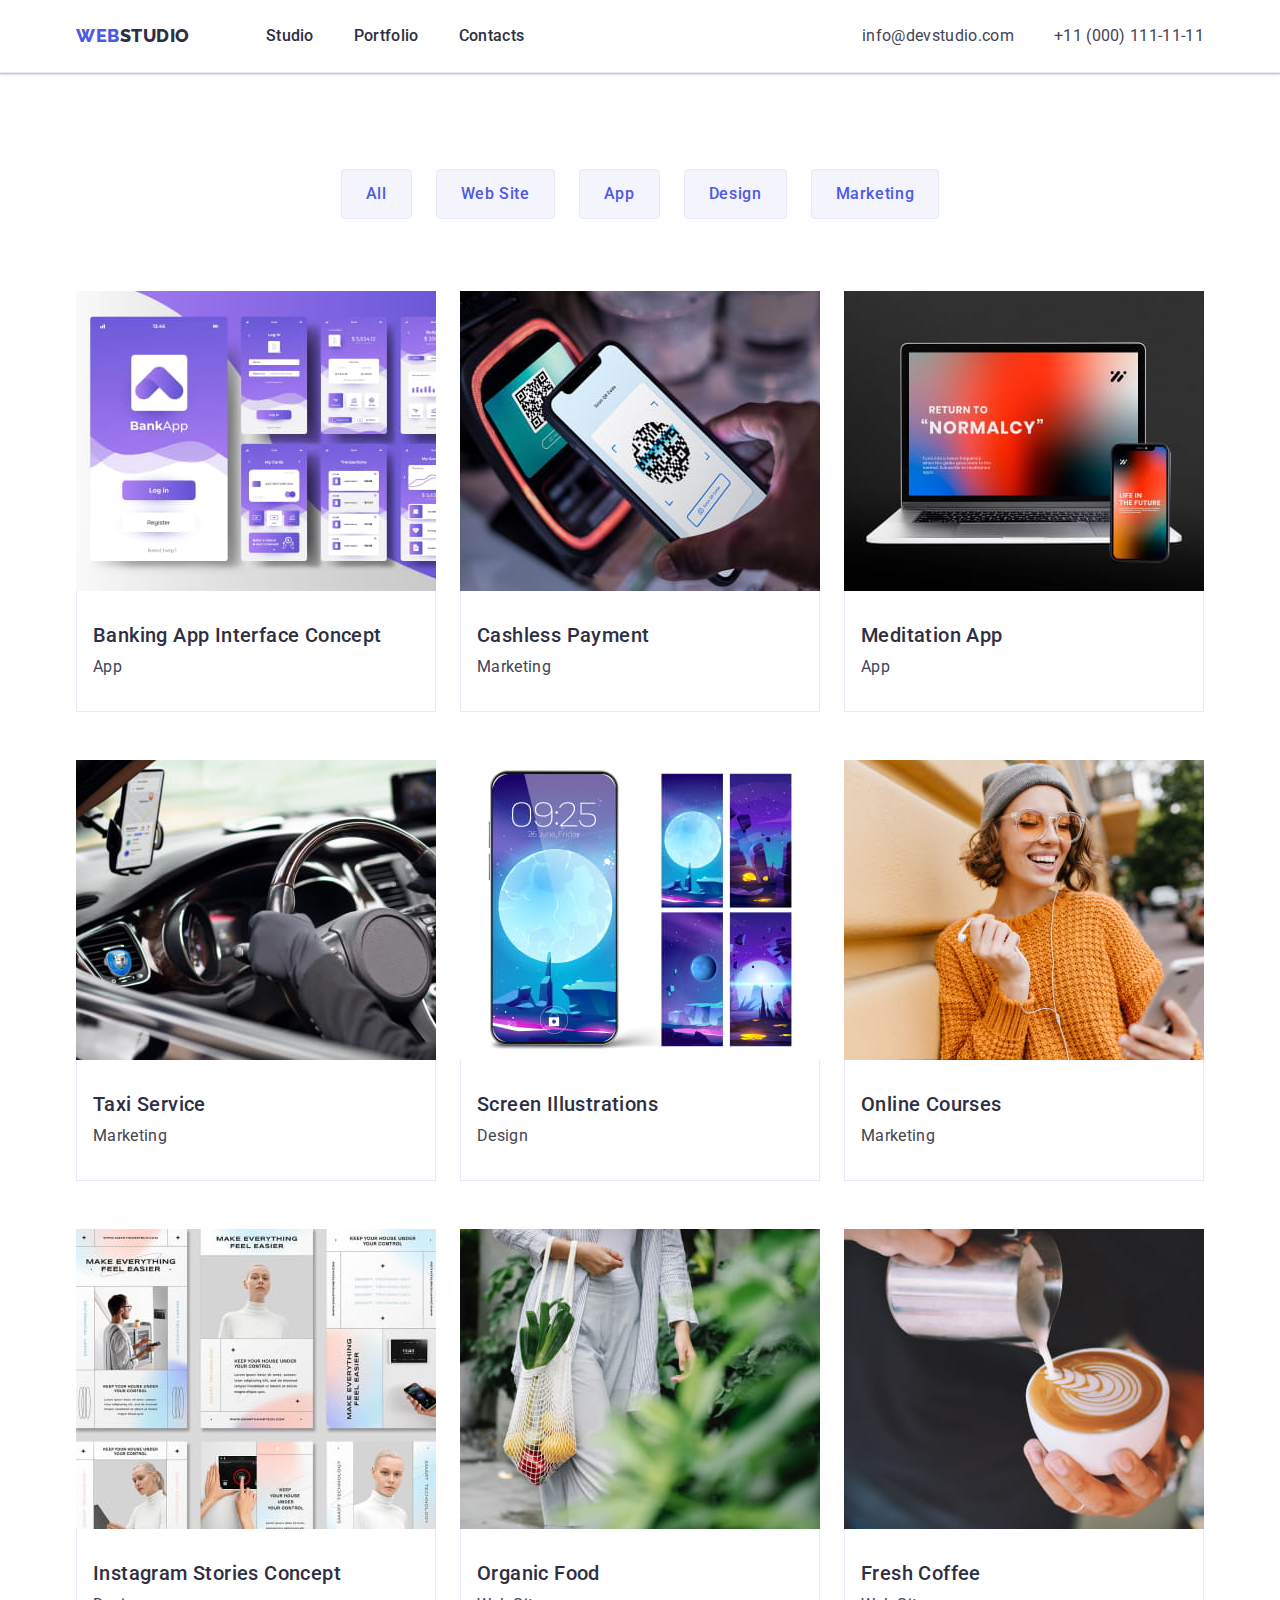
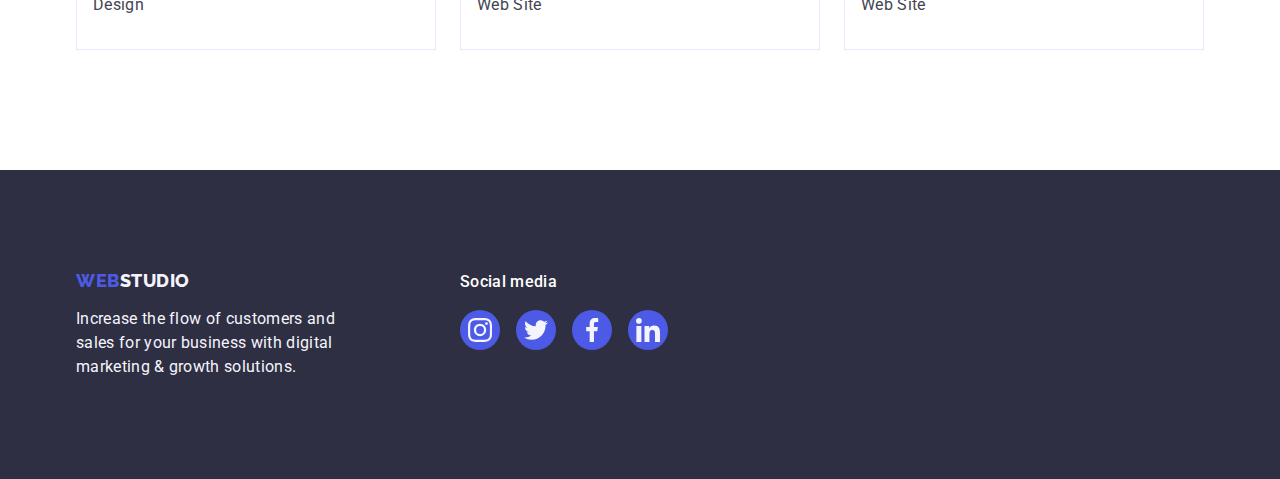
==== portfolio.html @ 054a2322 "Initial commit" ====
<!DOCTYPE html>
<html lang="en">
  <head>
    <meta charset="UTF-8" />
    <meta http-equiv="X-UA-Compatible" content="IE=edge" />
    <meta name="viewport" content="width=device-width, initial-scale=1.0" />
    <title>Portfolio</title>
    <!-- Font styles -->
    <link rel="preconnect" href="https://fonts.googleapis.com" />
    <link rel="preconnect" href="https://fonts.gstatic.com" crossorigin />
    <link
      href="https://fonts.googleapis.com/css2?family=Raleway:wght@800&family=Roboto:wght@400;500;700;900&display=swap"
      rel="stylesheet" />
    <!-- Normalize -->
    <link
      rel="stylesheet"
      href="https://cdnjs.cloudflare.com/ajax/libs/modern-normalize/1.1.0/modern-normalize.min.css" />
    <!-- Custom styles -->
    <link rel="stylesheet" href="./css/style.css" />
  </head>

  <body>
    <header class="header">
      <div class="container">
        <nav class="main-nav">
          <a class="site-logo link" href="./index.html">Web<span class="logo-span">Studio</span></a>
          <ul class="nav-list list">
            <li class="nav-item"><a class="link nav-link" href="./index.html">Studio</a></li>
            <li class="nav-item">
              <a class="link nav-link" href="./portfolio.html">Portfolio</a>
            </li>
            <li class="nav-item"><a class="link nav-link" href="">Contacts</a></li>
          </ul>
        </nav>
        <address class="address">
          <ul class="list">
            <li class="address-item">
              <a class="link" href="mailto:info@devstudio.com">info@devstudio.com</a>
            </li>
            <li class="address-item">
              <a class="link" href="tel:+110001111111">+11 (000) 111-11-11</a>
            </li>
          </ul>
        </address>
      </div>
    </header>

    <main>
      <!-- Projects section -->
      <section class="portfolio section">
        <div class="container">
          <h1 hidden>Our projects</h1>
          <ul class="filter list">
            <li><button class="button filter-btn" type="button">All</button></li>
            <li>
              <button class="button filter-btn" type="button">Web Site</button>
            </li>
            <li><button class="button filter-btn" type="button">App</button></li>
            <li>
              <button class="button filter-btn" type="button">Design</button>
            </li>
            <li>
              <button class="button filter-btn" type="button">Marketing</button>
            </li>
          </ul>
          <ul class="portfolio-list list">
            <li class="portfolio-item">
              <a class="link" href="">
                <img
                  src="./images/projects/projects-1.jpg"
                  alt="Banking App Interface Concept"
                  width="360"
                  height="300" />
                <div class="portfolio-desc">
                  <h2 class="item-title">Banking App Interface Concept</h2>
                  <p class="description">App</p>
                </div>
              </a>
            </li>
            <li class="portfolio-item">
              <a class="link" href="">
                <img src="./images/projects/projects-2.jpg" alt="Cashless Payment" width="360" height="300" />
                <div class="portfolio-desc">
                  <h2 class="item-title">Cashless Payment</h2>
                  <p class="description">Marketing</p>
                </div>
              </a>
            </li>
            <li class="portfolio-item">
              <a class="link" href="">
                <img src="./images/projects/projects-3.jpg" alt="Meditation App" width="360" height="300" />
                <div class="portfolio-desc">
                  <h2 class="item-title">Meditation App</h2>
                  <p class="description">App</p>
                </div>
              </a>
            </li>
            <li class="portfolio-item">
              <a class="link" href="">
                <img src="./images/projects/projects-4.jpg" alt="Taxi Service" width="360" height="300" />
                <div class="portfolio-desc">
                  <h2 class="item-title">Taxi Service</h2>
                  <p class="description">Marketing</p>
                </div>
              </a>
            </li>
            <li class="portfolio-item">
              <a class="link" href="">
                <img src="./images/projects/projects-5.jpg" alt="Screen Illustrations" width="360" height="300" />
                <div class="portfolio-desc">
                  <h2 class="item-title">Screen Illustrations</h2>
                  <p class="description">Design</p>
                </div>
              </a>
            </li>
            <li class="portfolio-item">
              <a class="link" href="">
                <img src="./images/projects/projects-6.jpg" alt="Online Courses" width="360" height="300" />
                <div class="portfolio-desc">
                  <h2 class="item-title">Online Courses</h2>
                  <p class="description">Marketing</p>
                </div>
              </a>
            </li>
            <li class="portfolio-item">
              <a class="link" href="">
                <img src="./images/projects/projects-7.jpg" alt="Instagram Stories Concept" width="360" height="300" />
                <div class="portfolio-desc">
                  <h2 class="item-title">Instagram Stories Concept</h2>
                  <p class="description">Design</p>
                </div>
              </a>
            </li>
            <li class="portfolio-item">
              <a class="link" href="">
                <img src="./images/projects/projects-8.jpg" alt="Organic Food" width="360" height="300" />
                <div class="portfolio-desc">
                  <h2 class="item-title">Organic Food</h2>
                  <p class="description">Web Site</p>
                </div>
              </a>
            </li>
            <li class="portfolio-item">
              <a class="link" href="">
                <img src="./images/projects/projects-9.jpg" alt="Fresh Coffee" width="360" height="300" />
                <div class="portfolio-desc">
                  <h2 class="item-title">Fresh Coffee</h2>
                  <p class="description">Web Site</p>
                </div>
              </a>
            </li>
          </ul>
        </div>
      </section>
    </main>

    <footer class="footer">
      <div class="container">
        <div class="footer-text">
          <a class="site-logo link" href="./index.html">Web<span class="logo-span">Studio</span></a>
          <p class="footer-desc">
            Increase the flow of customers and sales for your business with digital marketing & growth solutions.
          </p>
        </div>
        <div class="footer-socials">
          <p class="footer-socials-title">Social media</p>
          <ul class="socials list">
            <li class="socials-item">
              <a
                href=""
                class="socials-link link"
                target="_blank"
                rel="noopener noreferrer"
                aria-label="instagram icon">
                <svg class="socials-icon" width="24" height="24">
                  <use href="./images/icons.svg#instagram"></use>
                </svg>
              </a>
            </li>
            <li class="socials-item">
              <a href="" class="socials-link link" target="_blank" rel="noopener noreferrer" aria-label="twitter icon">
                <svg class="socials-icon" width="24" height="24">
                  <use href="./images/icons.svg#twitter"></use>
                </svg>
              </a>
            </li>
            <li class="socials-item">
              <a href="" class="socials-link link" target="_blank" rel="noopener noreferrer" aria-label="facebook icon">
                <svg class="socials-icon" width="24" height="24">
                  <use href="./images/icons.svg#facebook"></use>
                </svg>
              </a>
            </li>
            <li class="socials-item">
              <a href="" class="socials-link link" target="_blank" rel="noopener noreferrer" aria-label="linkedin icon">
                <svg class="socials-icon" width="24" height="24">
                  <use href="./images/icons.svg#linkedin"></use>
                </svg>
              </a>
            </li>
          </ul>
        </div>
      </div>
    </footer>
  </body>
</html>
---- css/style.css ----
:root {
  /* Fonts */
  --main-font: "Roboto", sans-serif;
  --secondary-font: "Raleway", sans-serif;
  /* Colors */
  --main-color: #434455;
  --main-color-hover: #404bbf;
  --secondary-color: #2e2f42;
  --logo-color: #4d5ae5;
  --main-bg-btn-cl: #4d5ae5;
  --cloud-color: #f4f4fd;
  --white-color: #fff;

  --main-portfolio-filter-cl: #4d5ae5;
  --main-portfolio-filter-bg-cl: #f4f4fd;
  --accent-portfolio-filter-bg-cl: #404bbf;
  --socials-bg-color: #4d5ae5;
  --customers-color: #8e8f99;
  --footer-accent-color: #31d0aa;
  /* Others */
  --indent: 24px;
  --items: 4;
}

body {
  margin: 0;

  font-size: 16px;
  line-height: 1.5;
  letter-spacing: 0.02em;
  font-family: var(--main-font);
  color: var(--main-color);
  background-color: var(--white-color);
}

h1,
h2,
h3,
h4,
h5,
h6,
ul,
p {
  margin: 0;
  padding: 0;
}

img {
  display: block;
}

.container {
  width: 1158px;
  padding: 0 15px;
  margin-left: auto;
  margin-right: auto;
}

.section {
  padding: 120px 0;
}

.link {
  color: inherit;
  text-decoration: none;
}

.site-logo {
  display: inline-block;
  margin-right: 76px;

  font-family: var(--secondary-font);
  font-weight: 800;
  font-size: 18px;
  line-height: 1.17;
  letter-spacing: 0.03em;
  text-transform: uppercase;
  color: var(--logo-color);
}

.logo-span {
  color: var(--secondary-color);
}

.button {
  color: var(--white-color);
  background-color: var(--main-bg-btn-cl);
  font-family: inherit;
  font-weight: 500;
  font-size: 16px;
  line-height: 1.5;
  letter-spacing: 0.04em;
}

.link:hover:not(.portfolio .link, .socials-link),
.link:focus:not(.portfolio .link, .socials-link) {
  color: var(--main-color-hover);
}

.button:hover,
.button:focus {
  background-color: var(--main-color-hover);
  cursor: pointer;
}

.list {
  list-style: none;
}

.section-title {
  margin-bottom: 72px;

  font-weight: 700;
  font-size: 36px;
  line-height: 1.1;
  text-align: center;
  text-transform: capitalize;
  letter-spacing: 0.02em;
  color: var(--secondary-color);
}

.item-title {
  color: var(--secondary-color);
  font-weight: 500;
  font-size: 20px;
  line-height: 1.2;
  letter-spacing: 0.02em;
}

/* Social links */

.socials {
  display: flex;
  justify-content: center;
  align-items: center;
  gap: 24px;
}

.socials-link {
  width: 40px;
  height: 40px;
  display: flex;
  justify-content: center;
  align-items: center;
  border-radius: 50%;

  color: var(--cloud-color);
  background-color: var(--socials-bg-color);
}

/**
|============================
| Header
|============================
*/

.header {
  border-bottom: 1px solid #e7e9fc;
  box-shadow: 0px 2px 1px rgba(46, 47, 66, 0.08), 0px 1px 1px rgba(46, 47, 66, 0.16), 0px 1px 6px rgba(46, 47, 66, 0.08);
}

.main-nav {
  display: flex;
  align-items: center;
}

.header > .container {
  display: flex;
}

.header .site-logo {
  padding: 24px 0;
}

.nav-list {
  display: flex;
  align-items: center;
  gap: 40px;
}

.nav-link {
  padding: 24px 0;
  display: inline-block;
  font-weight: 500;
  color: var(--secondary-color);
}

.address > .list {
  display: flex;
  align-items: center;
  gap: 40px;
}

.address {
  display: flex;
  margin-left: auto;

  font-style: normal;
}

/**
|============================
| Hero section
|============================
*/

.hero {
  max-width: 1440px;
  margin-left: auto;
  margin-right: auto;
  padding: 188px 0;

  color: var(--white-color);
  background-color: var(--secondary-color);
  background-image: linear-gradient(rgba(46, 47, 66, 0.7), rgba(46, 47, 66, 0.7)), url(../images/hero/hero-bg.jpg);
  background-repeat: no-repeat;
  background-position: center;
  background-size: cover;
}

.hero-title {
  max-width: 496px;
  margin: 0 auto 48px auto;

  font-weight: 700;
  font-size: 56px;
  line-height: 1.07;
  text-align: center;
  letter-spacing: 0.02em;
}

.hero-btn {
  display: block;
  margin-right: auto;
  margin-left: auto;

  min-width: 169px;
  height: 56px;
  box-shadow: 0px 4px 4px rgba(0, 0, 0, 0.15);
  border: none;
  border-radius: 4px;
  cursor: pointer;
}

/**
  |============================
  | Features
  |============================
*/

.features .list {
  display: flex;
  gap: var(--indent);
}

.feature-item {
  flex-basis: calc((100% - var(--indent) * (var(--items) - 1)) / var(--items));
}

.features .thumb {
  display: flex;
  margin-bottom: 8px;
  height: 112px;
  justify-content: center;
  align-items: center;
  border-radius: 4px;

  color: var(--secondary-color);
  background-color: var(--cloud-color);
}

.feature-icon {
  color: currentColor;
}

.item-title {
  margin-bottom: 8px;
}

/**
  |============================
  | Works
  |============================
*/

.works {
  padding-top: 0;
}

.works .list {
  display: flex;
  gap: 24px;

  --items: 3;
}

.work-item {
  flex-basis: calc((100% - var(--indent) * (var(--items) - 1)) / var(--items));
}

/**
  |============================
  | Our Team
  |============================
*/
.team {
  background-color: var(--cloud-color);
}

.team .list {
  display: flex;
  gap: 24px;
}

.team-card {
  flex-basis: calc((100% - var(--indent) * (var(--items) - 1)) / var(--items));

  background-color: var(--white-color);
  box-shadow: 0px 1px 6px rgba(46, 47, 66, 0.08), 0px 1px 1px rgba(46, 47, 66, 0.16), 0px 2px 1px rgba(46, 47, 66, 0.08);
  border-radius: 0px 0px 4px 4px;
}

.worker-desc {
  padding: 32px 0;
}

.team .item-title,
.team .description {
  text-align: center;
  letter-spacing: 0.02em;
  margin-bottom: 8px;
}

.team .socials-link:hover,
.team .socials-link:focus {
  background-color: var(--main-color-hover);
}

.socials-icon {
  fill: currentColor;
}

/**
  |============================
  | Customers
  |============================
*/

.customers-list {
  display: flex;
  justify-content: center;
  gap: var(--indent);

  --items: 6;
}

.customers-list-item {
  width: calc((100% - var(--indent) * (var(--items) - 1)) / var(--items));
  height: 88px;
}

.customers-list-link {
  width: 100%;
  height: 100%;
  display: flex;
  justify-content: center;
  align-items: center;

  border: 1px solid #8e8f99;
  border-radius: 4px;

  color: var(--customers-color);
}

.customers-list-link:hover,
.customers-list-link:focus {
  border-color: var(--main-color-hover);
}

.customers-list-icon {
  fill: currentColor;
}

/**
  |============================
  | Footer
  |============================
*/

.footer {
  padding: 100px 0;
  color: var(--cloud-color);
  background-color: var(--secondary-color);
}

.footer > .container {
  display: flex;
  align-items: baseline;
}

.footer-text {
  margin-right: 120px;
}

.footer .site-logo {
  margin-bottom: 16px;
}

.footer .logo-span {
  color: var(--cloud-color);
}

.footer-desc {
  width: 264px;
}

.footer-socials-title {
  font-weight: 500;
  margin-bottom: 16px;
  color: var(--white-color);
}

.footer .socials {
  gap: 16px;
}

.footer .socials-link:hover,
.footer .socials-link:focus {
  background-color: var(--footer-accent-color);
}

/**
  |============================
  | Portfolio
  |============================
*/

.portfolio {
  padding: 96px 0 120px;
}

.filter {
  display: flex;
  justify-content: center;
  gap: 24px;
  margin-bottom: 72px;
}

.filter-btn {
  padding: 12px 24px;
  border: 1px solid #e7e9fc;
  border-radius: 4px;

  color: var(--main-portfolio-filter-cl);
  background-color: var(--main-portfolio-filter-bg-cl);
}

.filter-btn:hover,
.filter-btn:focus {
  border: 1px solid transparent;
  color: var(--white-color);
  background-color: var(--accent-portfolio-filter-bg-cl);
  box-shadow: 0px 3px 1px rgba(0, 0, 0, 0.1), 0px 2px 1px rgba(0, 0, 0, 0.08), 0px 2px 2px rgba(0, 0, 0, 0.12);
}

.portfolio-list {
  display: flex;
  flex-wrap: wrap;
  gap: 48px 24px;

  --items: 3;
}

.portfolio-item .link {
  display: block;
}

.portfolio-item .link:hover,
.portfolio-item .link:focus {
  border-color: #f4f4fd;
  box-shadow: 0px 1px 6px rgba(46, 47, 66, 0.08), 0px 1px 1px rgba(46, 47, 66, 0.16), 0px 2px 1px rgba(46, 47, 66, 0.08);
}

.portfolio-item {
  flex-basis: calc((100% - var(--indent) * (var(--items) - 1)) / var(--items));
}

.portfolio-desc {
  padding: 32px 16px;
  border: 1px solid #e7e9fc;
  border-top: none;
}
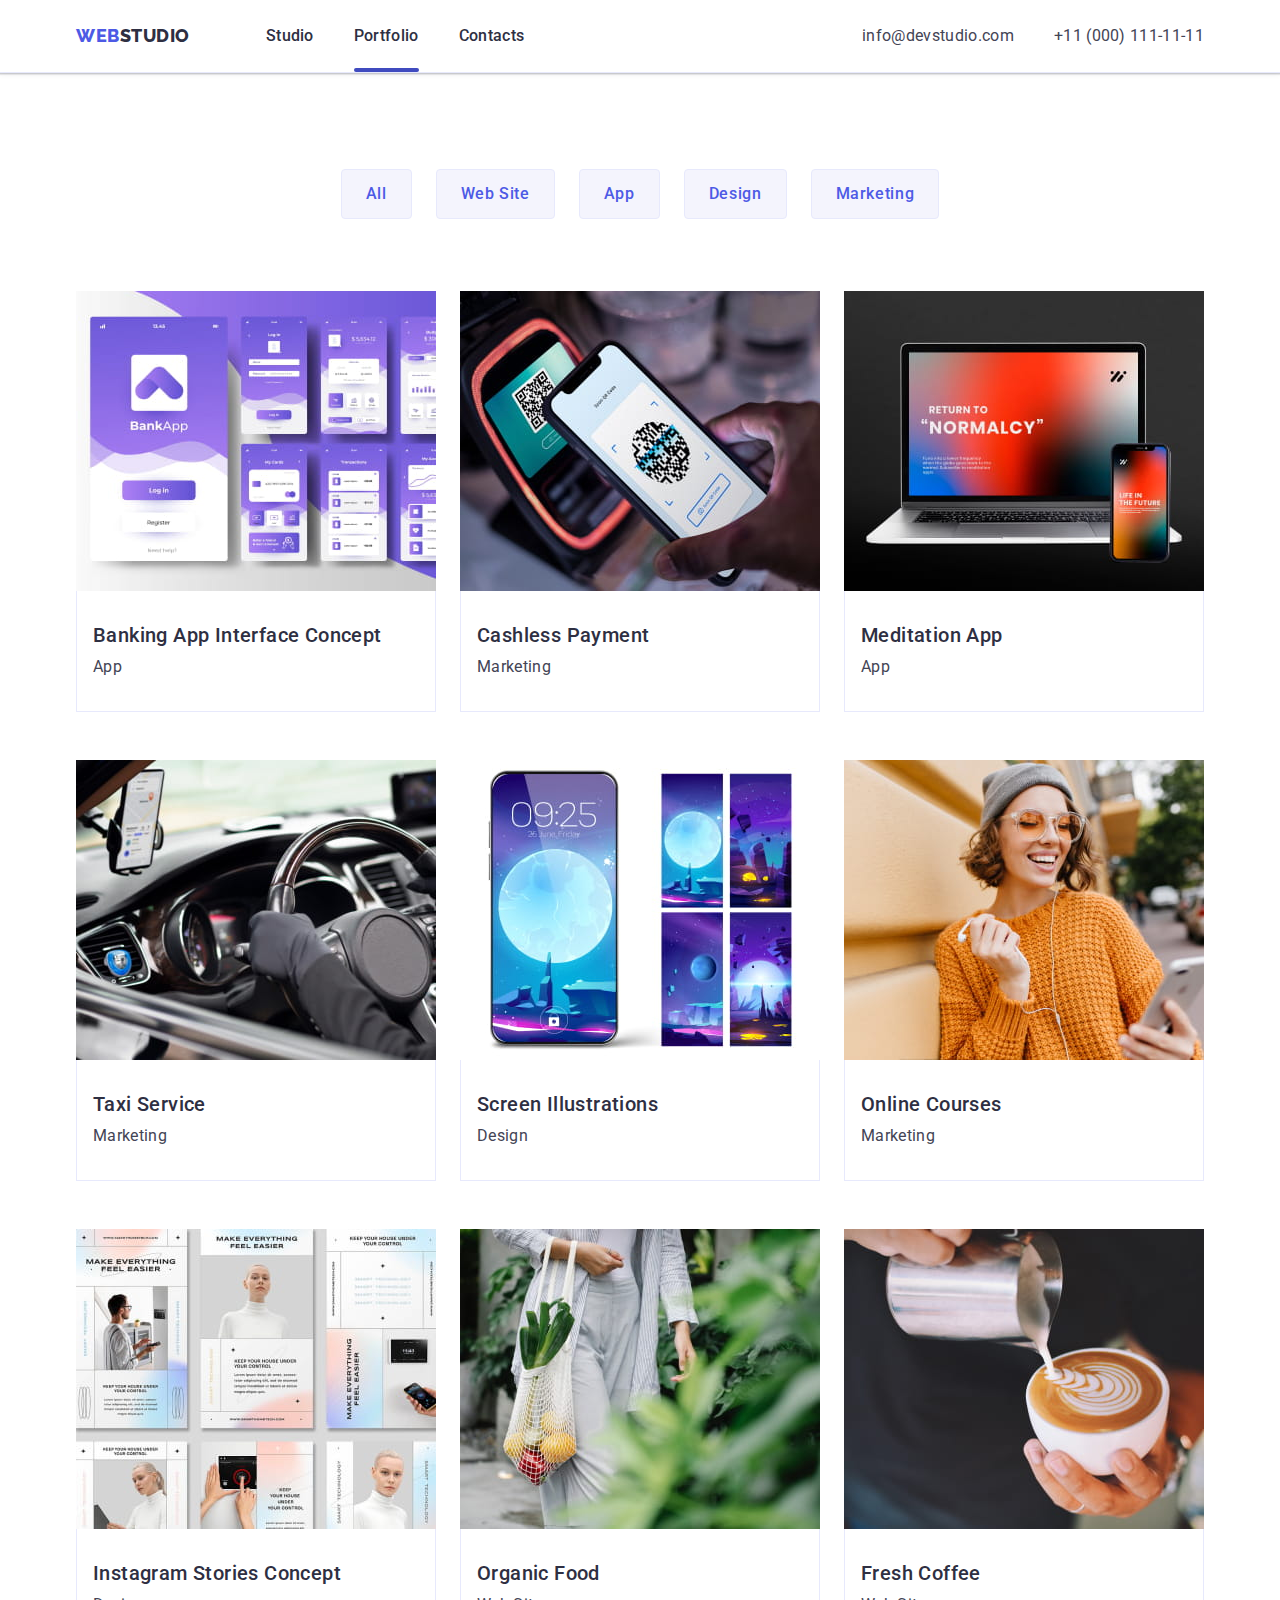
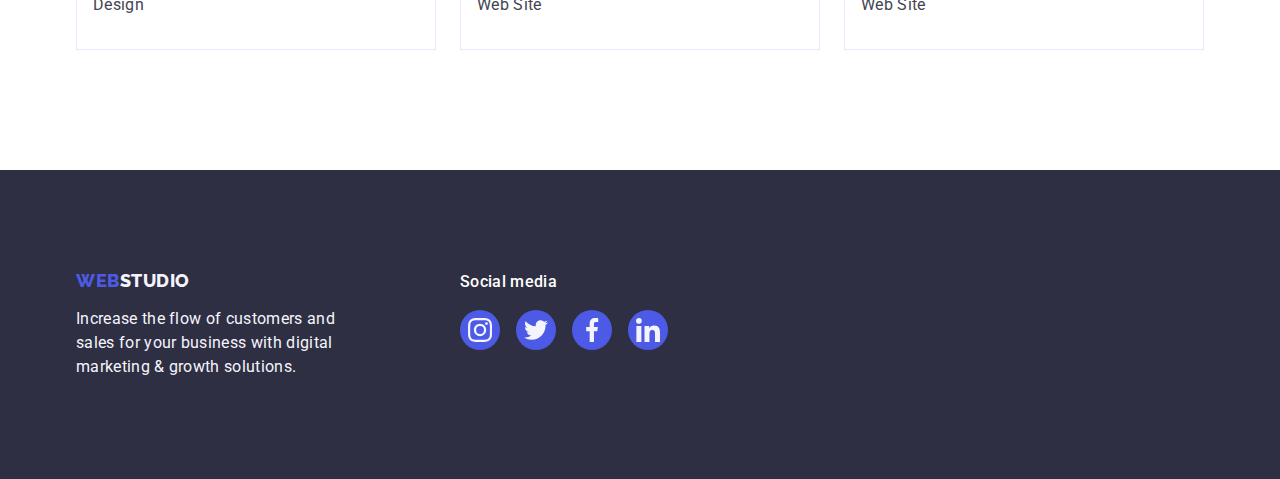
==== commit 5a5c5c38: "Add transitions" ====
--- a/portfolio.html
+++ b/portfolio.html
@@ -27,7 +27,7 @@
           <ul class="nav-list list">
             <li class="nav-item"><a class="link nav-link" href="./index.html">Studio</a></li>
             <li class="nav-item">
-              <a class="link nav-link" href="./portfolio.html">Portfolio</a>
+              <a class="link nav-link active" href="./portfolio.html">Portfolio</a>
             </li>
             <li class="nav-item"><a class="link nav-link" href="">Contacts</a></li>
           </ul>
--- a/css/style.css
+++ b/css/style.css
@@ -20,6 +20,8 @@
   /* Others */
   --indent: 24px;
   --items: 4;
+  --anim-time: 250ms;
+  --anim-timing-func: cubic-bezier(0.4, 0, 0.2, 1);
 }
 
 body {
@@ -63,6 +65,8 @@
 .link {
   color: inherit;
   text-decoration: none;
+
+  transition: color var(--anim-time) var(--anim-timing-func);
 }
 
 .site-logo {
@@ -90,6 +94,8 @@
   font-size: 16px;
   line-height: 1.5;
   letter-spacing: 0.04em;
+
+  transition: background-color var(--anim-time) var(--anim-timing-func);
 }
 
 .link:hover:not(.portfolio .link, .socials-link),
@@ -146,6 +152,8 @@
 
   color: var(--cloud-color);
   background-color: var(--socials-bg-color);
+
+  transition: background-color var(--anim-time) var(--anim-timing-func);
 }
 
 /**
@@ -179,10 +187,24 @@
 }
 
 .nav-link {
+  position: relative;
   padding: 24px 0;
   display: inline-block;
   font-weight: 500;
   color: var(--secondary-color);
+}
+
+.nav-link.active::after {
+  content: "";
+  position: absolute;
+  bottom: 0;
+  left: 0;
+  display: block;
+  width: 100%;
+  height: 4px;
+
+  border-radius: 2px;
+  background-color: var(--main-color-hover);
 }
 
 .address > .list {
@@ -370,11 +392,14 @@
   border-radius: 4px;
 
   color: var(--customers-color);
+
+  transition: border-color var(--anim-time) var(--anim-timing-func), color var(--anim-time) var(--anim-timing-func);
 }
 
 .customers-list-link:hover,
 .customers-list-link:focus {
   border-color: var(--main-color-hover);
+  color: var(--main-color-hover);
 }
 
 .customers-list-icon {
@@ -453,6 +478,10 @@
 
   color: var(--main-portfolio-filter-cl);
   background-color: var(--main-portfolio-filter-bg-cl);
+
+  transition-property: border-color, color, background-color, box-shadow;
+  transition-duration: var(--anim-time);
+  transition-timing-function: var(--anim-timing-func);
 }
 
 .filter-btn:hover,
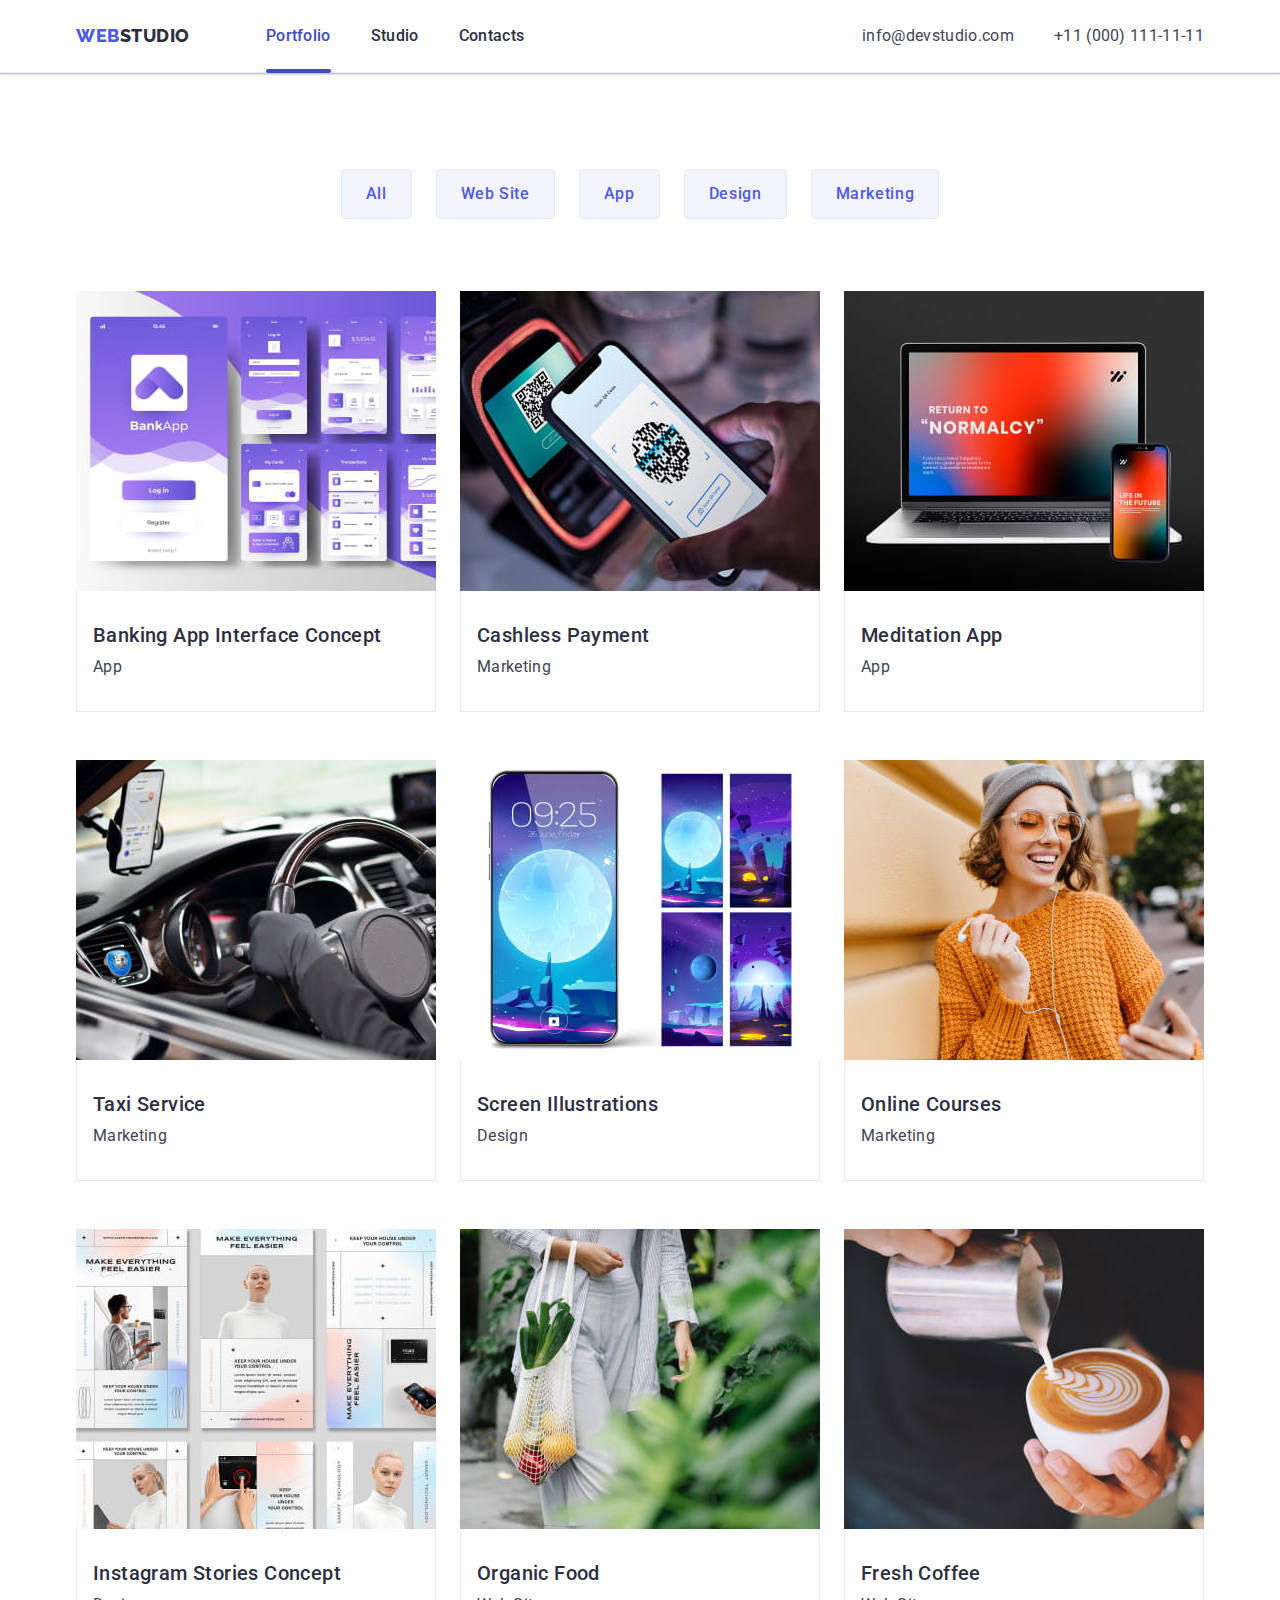
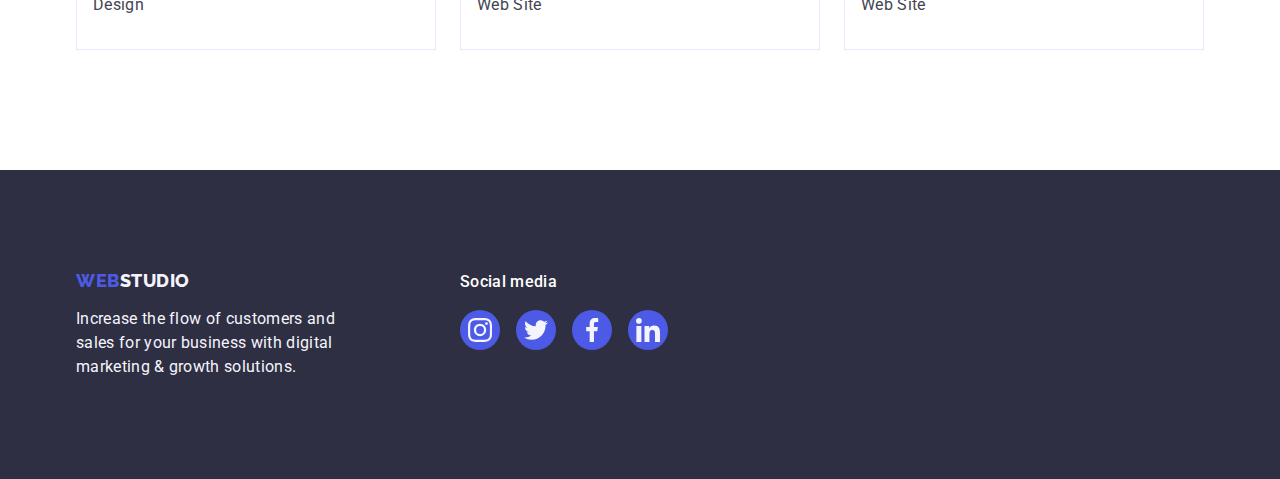
==== commit d2ba1809: "Refactor code" ====
--- a/portfolio.html
+++ b/portfolio.html
@@ -25,10 +25,10 @@
         <nav class="main-nav">
           <a class="site-logo link" href="./index.html">Web<span class="logo-span">Studio</span></a>
           <ul class="nav-list list">
-            <li class="nav-item"><a class="link nav-link" href="./index.html">Studio</a></li>
             <li class="nav-item">
               <a class="link nav-link active" href="./portfolio.html">Portfolio</a>
             </li>
+            <li class="nav-item"><a class="link nav-link" href="./index.html">Studio</a></li>
             <li class="nav-item"><a class="link nav-link" href="">Contacts</a></li>
           </ul>
         </nav>
@@ -66,11 +66,17 @@
           <ul class="portfolio-list list">
             <li class="portfolio-item">
               <a class="link" href="">
-                <img
-                  src="./images/projects/projects-1.jpg"
-                  alt="Banking App Interface Concept"
-                  width="360"
-                  height="300" />
+                <div class="thumb">
+                  <img
+                    src="./images/projects/projects-1.jpg"
+                    alt="Banking App Interface Concept"
+                    width="360"
+                    height="300" />
+                  <p class="overlay">
+                    14 Stylish and User-Friendly App Design Concepts · Task Manager App · Calorie Tracker App · Exotic
+                    Fruit Ecommerce App · Cloud Storage App
+                  </p>
+                </div>
                 <div class="portfolio-desc">
                   <h2 class="item-title">Banking App Interface Concept</h2>
                   <p class="description">App</p>
@@ -79,7 +85,13 @@
             </li>
             <li class="portfolio-item">
               <a class="link" href="">
-                <img src="./images/projects/projects-2.jpg" alt="Cashless Payment" width="360" height="300" />
+                <div class="thumb">
+                  <img src="./images/projects/projects-2.jpg" alt="Cashless Payment" width="360" height="300" />
+                  <p class="overlay">
+                    14 Stylish and User-Friendly App Design Concepts · Task Manager App · Calorie Tracker App · Exotic
+                    Fruit Ecommerce App · Cloud Storage App
+                  </p>
+                </div>
                 <div class="portfolio-desc">
                   <h2 class="item-title">Cashless Payment</h2>
                   <p class="description">Marketing</p>
@@ -88,7 +100,13 @@
             </li>
             <li class="portfolio-item">
               <a class="link" href="">
-                <img src="./images/projects/projects-3.jpg" alt="Meditation App" width="360" height="300" />
+                <div class="thumb">
+                  <img src="./images/projects/projects-3.jpg" alt="Meditation App" width="360" height="300" />
+                  <p class="overlay">
+                    14 Stylish and User-Friendly App Design Concepts · Task Manager App · Calorie Tracker App · Exotic
+                    Fruit Ecommerce App · Cloud Storage App
+                  </p>
+                </div>
                 <div class="portfolio-desc">
                   <h2 class="item-title">Meditation App</h2>
                   <p class="description">App</p>
@@ -97,7 +115,13 @@
             </li>
             <li class="portfolio-item">
               <a class="link" href="">
-                <img src="./images/projects/projects-4.jpg" alt="Taxi Service" width="360" height="300" />
+                <div class="thumb">
+                  <img src="./images/projects/projects-4.jpg" alt="Taxi Service" width="360" height="300" />
+                  <p class="overlay">
+                    14 Stylish and User-Friendly App Design Concepts · Task Manager App · Calorie Tracker App · Exotic
+                    Fruit Ecommerce App · Cloud Storage App
+                  </p>
+                </div>
                 <div class="portfolio-desc">
                   <h2 class="item-title">Taxi Service</h2>
                   <p class="description">Marketing</p>
@@ -106,7 +130,13 @@
             </li>
             <li class="portfolio-item">
               <a class="link" href="">
-                <img src="./images/projects/projects-5.jpg" alt="Screen Illustrations" width="360" height="300" />
+                <div class="thumb">
+                  <img src="./images/projects/projects-5.jpg" alt="Screen Illustrations" width="360" height="300" />
+                  <p class="overlay">
+                    14 Stylish and User-Friendly App Design Concepts · Task Manager App · Calorie Tracker App · Exotic
+                    Fruit Ecommerce App · Cloud Storage App
+                  </p>
+                </div>
                 <div class="portfolio-desc">
                   <h2 class="item-title">Screen Illustrations</h2>
                   <p class="description">Design</p>
@@ -115,7 +145,13 @@
             </li>
             <li class="portfolio-item">
               <a class="link" href="">
-                <img src="./images/projects/projects-6.jpg" alt="Online Courses" width="360" height="300" />
+                <div class="thumb">
+                  <img src="./images/projects/projects-6.jpg" alt="Online Courses" width="360" height="300" />
+                  <p class="overlay">
+                    14 Stylish and User-Friendly App Design Concepts · Task Manager App · Calorie Tracker App · Exotic
+                    Fruit Ecommerce App · Cloud Storage App
+                  </p>
+                </div>
                 <div class="portfolio-desc">
                   <h2 class="item-title">Online Courses</h2>
                   <p class="description">Marketing</p>
@@ -124,7 +160,17 @@
             </li>
             <li class="portfolio-item">
               <a class="link" href="">
-                <img src="./images/projects/projects-7.jpg" alt="Instagram Stories Concept" width="360" height="300" />
+                <div class="thumb">
+                  <img
+                    src="./images/projects/projects-7.jpg"
+                    alt="Instagram Stories Concept"
+                    width="360"
+                    height="300" />
+                  <p class="overlay">
+                    14 Stylish and User-Friendly App Design Concepts · Task Manager App · Calorie Tracker App · Exotic
+                    Fruit Ecommerce App · Cloud Storage App
+                  </p>
+                </div>
                 <div class="portfolio-desc">
                   <h2 class="item-title">Instagram Stories Concept</h2>
                   <p class="description">Design</p>
@@ -133,7 +179,13 @@
             </li>
             <li class="portfolio-item">
               <a class="link" href="">
-                <img src="./images/projects/projects-8.jpg" alt="Organic Food" width="360" height="300" />
+                <div class="thumb">
+                  <img src="./images/projects/projects-8.jpg" alt="Organic Food" width="360" height="300" />
+                  <p class="overlay">
+                    14 Stylish and User-Friendly App Design Concepts · Task Manager App · Calorie Tracker App · Exotic
+                    Fruit Ecommerce App · Cloud Storage App
+                  </p>
+                </div>
                 <div class="portfolio-desc">
                   <h2 class="item-title">Organic Food</h2>
                   <p class="description">Web Site</p>
@@ -142,7 +194,13 @@
             </li>
             <li class="portfolio-item">
               <a class="link" href="">
-                <img src="./images/projects/projects-9.jpg" alt="Fresh Coffee" width="360" height="300" />
+                <div class="thumb">
+                  <img src="./images/projects/projects-9.jpg" alt="Fresh Coffee" width="360" height="300" />
+                  <p class="overlay">
+                    14 Stylish and User-Friendly App Design Concepts · Task Manager App · Calorie Tracker App · Exotic
+                    Fruit Ecommerce App · Cloud Storage App
+                  </p>
+                </div>
                 <div class="portfolio-desc">
                   <h2 class="item-title">Fresh Coffee</h2>
                   <p class="description">Web Site</p>
--- a/css/style.css
+++ b/css/style.css
@@ -14,9 +14,13 @@
   --main-portfolio-filter-cl: #4d5ae5;
   --main-portfolio-filter-bg-cl: #f4f4fd;
   --accent-portfolio-filter-bg-cl: #404bbf;
+  --overlay-color: #4d5ae5;
   --socials-bg-color: #4d5ae5;
   --customers-color: #8e8f99;
   --footer-accent-color: #31d0aa;
+
+  --modal-bg-color: #fcfcfc;
+  --close-btn-bg-cl: #e7e9fc;
   /* Others */
   --indent: 24px;
   --items: 4;
@@ -194,10 +198,14 @@
   color: var(--secondary-color);
 }
 
+.nav-link.active {
+  color: var(--main-color-hover);
+}
+
 .nav-link.active::after {
   content: "";
   position: absolute;
-  bottom: 0;
+  bottom: -1px;
   left: 0;
   display: block;
   width: 100%;
@@ -456,6 +464,86 @@
 
 /**
   |============================
+  | Backdrop
+  |============================
+*/
+
+.backdrop {
+  visibility: visible;
+  opacity: 1;
+  position: fixed;
+  top: 0;
+  left: 0;
+  height: 100vh;
+  width: 100vw;
+
+  background-color: rgba(46, 47, 66, 0.4);
+  transition: opacity var(--anim-time) cubic-bezier(0.4, 0, 0.2, 1),
+    visibility var(--anim-time) cubic-bezier(0.4, 0, 0.2, 1);
+}
+
+.modal {
+  position: absolute;
+  min-height: 576px;
+  width: 408px;
+  top: 50%;
+  left: 50%;
+  transform: translate(-50%, -50%) scale(1);
+
+  background-color: var(--modal-bg-color);
+
+  transition: transform var(--anim-time) var(--anim-timing-func);
+  box-shadow: 0px 1px 1px rgba(0, 0, 0, 0.14), 0px 1px 3px rgba(0, 0, 0, 0.12), 0px 2px 1px rgba(0, 0, 0, 0.2);
+  border-radius: 4px;
+}
+
+.backdrop.is-hidden {
+  visibility: hidden;
+  opacity: 0;
+  pointer-events: none;
+}
+
+.backdrop.is-hidden .modal {
+  transform: translate(-50%, 50%);
+}
+
+.modal-close-btn {
+  position: absolute;
+  padding: 0;
+  height: 24px;
+  width: 24px;
+  top: 24px;
+  right: 24px;
+  display: flex;
+  align-items: center;
+  justify-content: center;
+
+  background-color: var(--close-btn-bg-cl);
+  border: 1px solid rgba(0, 0, 0, 0.1);
+  border-radius: 50%;
+  cursor: pointer;
+
+  transition: background-color var(--anim-time) var(--anim-timing-func), border var(--anim-time) var(--anim-timing-func);
+}
+
+.modal-close-btn:hover,
+.modal-close-btn:focus {
+  background-color: var(--main-color-hover);
+  border: none;
+}
+
+.modal-close-icon {
+  fill: currentColor;
+  transition: fill var(--anim-time) var(--anim-timing-func);
+}
+
+.modal-close-btn:hover .modal-close-icon,
+.modal-close-btn:focus .modal-close-icon {
+  fill: var(--white-color);
+}
+
+/**
+  |============================
   | Portfolio
   |============================
 */
@@ -502,6 +590,32 @@
 
 .portfolio-item .link {
   display: block;
+  transition: box-shadow var(--anim-time) var(--anim-timing-func);
+}
+
+.thumb {
+  position: relative;
+  overflow: hidden;
+}
+
+.portfolio-item .overlay {
+  position: absolute;
+  top: 0;
+  height: 100%;
+  width: 100%;
+
+  padding: 40px 32px;
+
+  color: var(--cloud-color);
+  background-color: var(--overlay-color);
+
+  transform: translateY(100%);
+  transition: transform var(--anim-time) var(--anim-timing-func);
+}
+
+.portfolio-item .link:hover .overlay,
+.portfolio-item .link:focus .overlay {
+  transform: translateY(0%);
 }
 
 .portfolio-item .link:hover,
